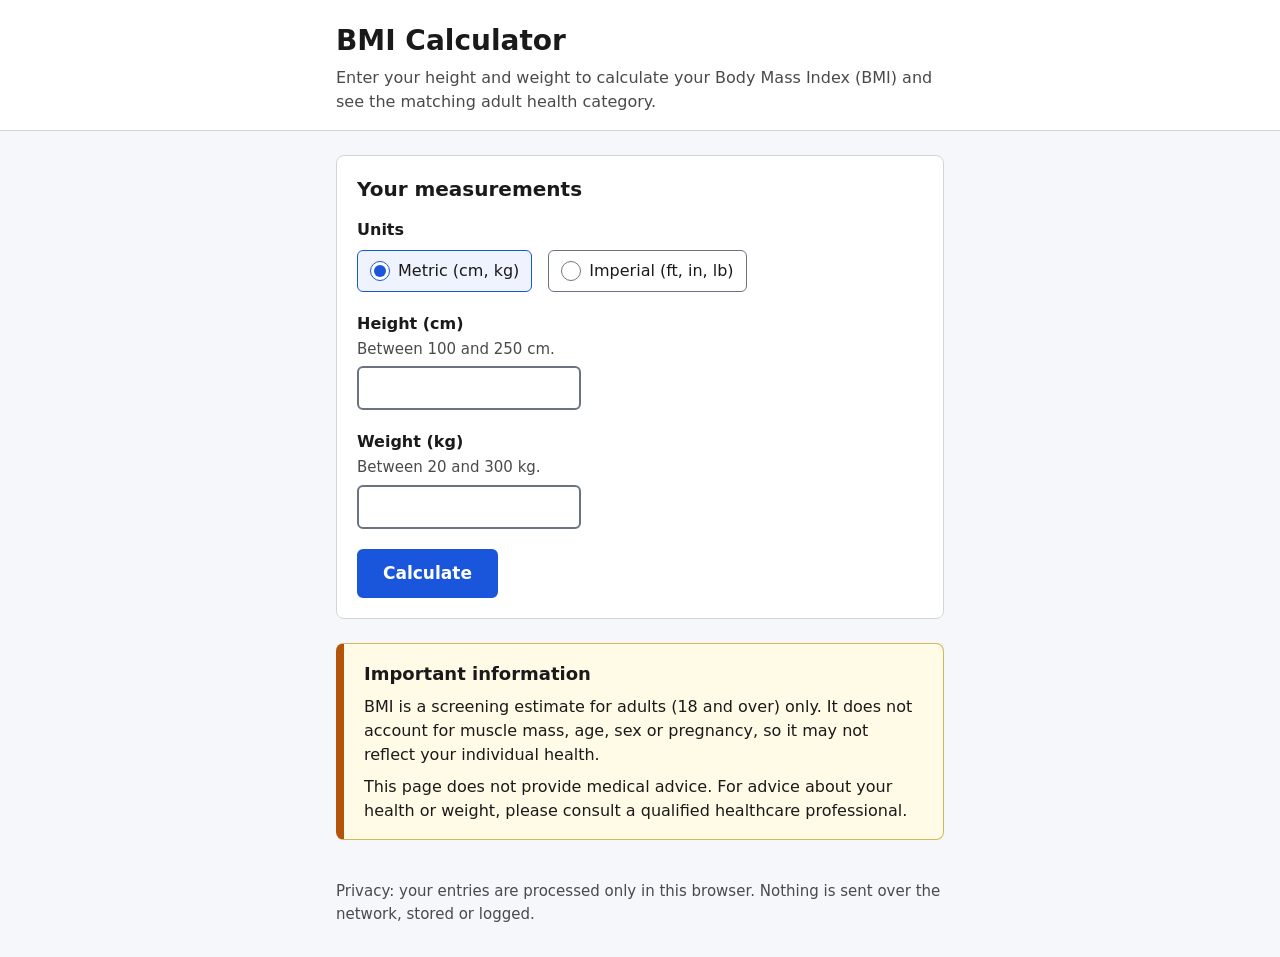
==== generated-apps/bmi-calculator/index.html @ 1cb7b689 "Create a BMI calculator web page with health category advice Generated and reviewed by Multi_Agent_S" ====
<!DOCTYPE html>
<html lang="en">
<head>
  <meta charset="utf-8">
  <meta http-equiv="Content-Security-Policy" content="default-src 'self'; script-src 'self'; style-src 'self'; img-src 'self'; font-src 'self'; connect-src 'none'; object-src 'none'; base-uri 'none'; form-action 'none'">
  <meta name="referrer" content="no-referrer">
  <meta name="viewport" content="width=device-width, initial-scale=1">
  <meta name="description" content="Calculate your adult Body Mass Index (BMI) in metric or imperial units. All calculations happen in your browser.">
  <title>BMI Calculator</title>
  <link rel="stylesheet" href="styles.css">
  <script src="app.js" defer></script>
</head>
<body>
  <header class="site-header">
    <div class="container">
      <h1>BMI Calculator</h1>
      <p class="intro">Enter your height and weight to calculate your Body Mass Index (BMI) and see the matching adult health category.</p>
    </div>
  </header>

  <main id="main" class="container">
    <noscript>
      <p class="noscript">This calculator needs JavaScript to work. Please enable JavaScript in your browser and reload the page.</p>
    </noscript>

    <section class="card" aria-labelledby="calc-heading">
      <h2 id="calc-heading" class="section-heading">Your measurements</h2>

      <form id="bmi-form" novalidate autocomplete="off">
        <fieldset class="unit-selector">
          <legend>Units</legend>
          <div class="unit-options">
            <label class="unit-option">
              <input type="radio" name="unit" value="metric" checked>
              <span>Metric (cm, kg)</span>
            </label>
            <label class="unit-option">
              <input type="radio" name="unit" value="imperial">
              <span>Imperial (ft, in, lb)</span>
            </label>
          </div>
        </fieldset>

        <!-- Metric fields (default) -->
        <div id="metric-fields" class="unit-fields">
          <div class="field">
            <label for="height-cm">Height (cm)</label>
            <p id="height-cm-hint" class="hint">Between 100 and 250 cm.</p>
            <input id="height-cm" name="height-cm" type="text" inputmode="decimal"
                   autocomplete="off" spellcheck="false" aria-describedby="height-cm-hint">
            <p id="height-cm-error" class="field-error" hidden></p>
          </div>

          <div class="field">
            <label for="weight-kg">Weight (kg)</label>
            <p id="weight-kg-hint" class="hint">Between 20 and 300 kg.</p>
            <input id="weight-kg" name="weight-kg" type="text" inputmode="decimal"
                   autocomplete="off" spellcheck="false" aria-describedby="weight-kg-hint">
            <p id="weight-kg-error" class="field-error" hidden></p>
          </div>
        </div>

        <!-- Imperial fields -->
        <div id="imperial-fields" class="unit-fields" hidden>
          <fieldset class="height-group">
            <legend>Height</legend>
            <div class="inline-fields">
              <div class="field">
                <label for="height-ft">Feet (ft)</label>
                <p id="height-ft-hint" class="hint">Whole number, 3 to 8.</p>
                <input id="height-ft" name="height-ft" type="text" inputmode="numeric"
                       autocomplete="off" spellcheck="false" aria-describedby="height-ft-hint">
                <p id="height-ft-error" class="field-error" hidden></p>
              </div>

              <div class="field">
                <label for="height-in">Inches (in)</label>
                <p id="height-in-hint" class="hint">0 to 11.9 (optional).</p>
                <input id="height-in" name="height-in" type="text" inputmode="decimal"
                       autocomplete="off" spellcheck="false" aria-describedby="height-in-hint">
                <p id="height-in-error" class="field-error" hidden></p>
              </div>
            </div>
            <p id="height-imperial-error" class="field-error" hidden></p>
          </fieldset>

          <div class="field">
            <label for="weight-lb">Weight (lb)</label>
            <p id="weight-lb-hint" class="hint">Between 44 and 660 lb.</p>
            <input id="weight-lb" name="weight-lb" type="text" inputmode="decimal"
                   autocomplete="off" spellcheck="false" aria-describedby="weight-lb-hint">
            <p id="weight-lb-error" class="field-error" hidden></p>
          </div>
        </div>

        <button type="submit" class="calculate-button">Calculate</button>
      </form>
    </section>

    <!-- Result region: polite live region, populated with text-only DOM APIs -->
    <div id="result" class="result" role="status" aria-live="polite" aria-atomic="true"></div>

    <aside class="disclaimer" aria-labelledby="disclaimer-heading">
      <h2 id="disclaimer-heading" class="disclaimer-heading">Important information</h2>
      <p>BMI is a screening estimate for adults (18 and over) only. It does not account for muscle mass, age, sex or pregnancy, so it may not reflect your individual health.</p>
      <p>This page does not provide medical advice. For advice about your health or weight, please consult a qualified healthcare professional.</p>
    </aside>
  </main>

  <footer class="site-footer">
    <div class="container">
      <p>Privacy: your entries are processed only in this browser. Nothing is sent over the network, stored or logged.</p>
    </div>
  </footer>
</body>
</html>
---- generated-apps/bmi-calculator/styles.css ----
/* BMI Calculator styles
   - No external fonts or resources (CSP: style-src 'self').
   - All text/background pairs meet at least 4.5:1 contrast.
*/

:root {
  --color-text: #1a1a1a;
  --color-muted: #4a4a4a;
  --color-bg: #f5f7fa;
  --color-surface: #ffffff;
  --color-border: #6b7280;        /* 4.8:1 on white: meets 3:1 non-text contrast */
  --color-border-subtle: #d1d5db;
  --color-primary: #1a56db;       /* white text on this: ~6.2:1 */
  --color-primary-dark: #1e429f;
  --color-primary-tint: #eef3fd;
  --color-focus: #1a56db;
  --color-error: #b00020;         /* ~6.9:1 on white */
  --radius: 0.375rem;
}

*,
*::before,
*::after {
  box-sizing: border-box;
}

[hidden] {
  display: none !important;
}

html {
  -webkit-text-size-adjust: 100%;
  text-size-adjust: 100%;
}

body {
  margin: 0;
  font-family: system-ui, -apple-system, "Segoe UI", Roboto, "Helvetica Neue", Arial, sans-serif;
  font-size: 1rem;
  line-height: 1.5;
  color: var(--color-text);
  background: var(--color-bg);
  overflow-wrap: break-word;
}

.container {
  width: 100%;
  max-width: 40rem;
  margin: 0 auto;
  padding: 0 1rem;
}

/* ---------- Header / footer ---------- */

.site-header {
  background: var(--color-surface);
  border-bottom: 1px solid var(--color-border-subtle);
  padding: 1.5rem 0 1rem;
}

h1 {
  font-size: 1.75rem;
  line-height: 1.2;
  margin: 0 0 0.5rem;
}

.intro {
  margin: 0;
  color: var(--color-muted);
}

.site-footer {
  padding: 1rem 0 2rem;
  color: var(--color-muted);
  font-size: 0.9375rem;
}

.site-footer p {
  margin: 0;
}

.noscript {
  margin: 1.5rem 0 0;
  padding: 1rem;
  border: 2px solid var(--color-error);
  border-radius: var(--radius);
  background: var(--color-surface);
  color: var(--color-error);
  font-weight: 600;
}

/* ---------- Card ---------- */

.card {
  background: var(--color-surface);
  border: 1px solid var(--color-border-subtle);
  border-radius: 0.5rem;
  padding: 1.25rem;
  margin: 1.5rem 0;
}

.section-heading {
  font-size: 1.25rem;
  line-height: 1.3;
  margin: 0 0 1rem;
}

/* ---------- Form ---------- */

fieldset {
  border: 0;
  margin: 0 0 1.25rem;
  padding: 0;
  min-width: 0;
}

legend {
  font-weight: 600;
  padding: 0;
  margin-bottom: 0.5rem;
}

.unit-options {
  display: flex;
  flex-wrap: wrap;
  gap: 0.5rem 1rem;
}

.unit-option {
  display: inline-flex;
  align-items: center;
  gap: 0.5rem;
  padding: 0.5rem 0.75rem;
  border: 1px solid var(--color-border);
  border-radius: var(--radius);
  background: var(--color-surface);
  cursor: pointer;
  max-width: 100%;
}

.unit-option input {
  width: 1.25rem;
  height: 1.25rem;
  margin: 0;
  flex-shrink: 0;
  accent-color: var(--color-primary);
}

.unit-option:has(input:checked) {
  border-color: var(--color-primary);
  background: var(--color-primary-tint);
}

.field {
  margin-bottom: 1.25rem;
  min-width: 0;
}

.field label {
  display: block;
  font-weight: 600;
}

.hint {
  margin: 0.125rem 0 0.375rem;
  color: var(--color-muted);
  font-size: 0.9375rem;
}

input[type="text"] {
  display: block;
  width: 100%;
  max-width: 14rem;
  font: inherit;
  padding: 0.5rem 0.75rem;
  border: 2px solid var(--color-border);
  border-radius: var(--radius);
  background: var(--color-surface);
  color: var(--color-text);
}

input[type="text"][aria-invalid="true"] {
  border-color: var(--color-error);
  border-width: 3px;
}

.inline-fields {
  display: flex;
  flex-wrap: wrap;
  gap: 0 1rem;
}

.inline-fields > .field {
  flex: 1 1 9rem;
}

.height-group > legend {
  font-size: 1rem;
}

.field-error {
  margin: 0.375rem 0 0;
  color: var(--color-error);
  font-weight: 600;
}

.height-group > .field-error {
  margin: -0.75rem 0 0;
}

.calculate-button {
  font: inherit;
  font-size: 1.0625rem;
  font-weight: 600;
  color: #ffffff;
  background: var(--color-primary);
  border: 2px solid var(--color-primary);
  border-radius: var(--radius);
  padding: 0.625rem 1.5rem;
  min-height: 2.75rem;
  cursor: pointer;
}

.calculate-button:hover {
  background: var(--color-primary-dark);
  border-color: var(--color-primary-dark);
}

/* ---------- Focus indicators ---------- */

:focus-visible {
  outline: 3px solid var(--color-focus);
  outline-offset: 2px;
}

input[type="text"]:focus {
  outline: 3px solid var(--color-focus);
  outline-offset: 1px;
}

.unit-option:has(input:focus-visible) {
  outline: 3px solid var(--color-focus);
  outline-offset: 2px;
}

/* ---------- Result ---------- */

.result-card {
  --cat-accent: var(--color-border);
  --cat-bg: #f3f4f6;
  --cat-text: var(--color-text);
  background: var(--color-surface);
  border: 1px solid var(--color-border-subtle);
  border-left: 0.5rem solid var(--cat-accent);
  border-radius: 0.5rem;
  padding: 1.25rem;
  margin: 0 0 1.5rem;
}

.result-heading {
  font-size: 1.25rem;
  line-height: 1.3;
  margin: 0 0 0.5rem;
}

.result-bmi {
  display: flex;
  flex-wrap: wrap;
  align-items: baseline;
  gap: 0.5rem;
  margin: 0 0 0.5rem;
}

.result-bmi-label {
  font-weight: 600;
  color: var(--color-muted);
}

.result-bmi-value {
  font-size: 2.5rem;
  font-weight: 700;
  line-height: 1.1;
}

.result-category {
  margin: 0 0 0.75rem;
}

.category-label {
  font-weight: 600;
  margin-right: 0.375rem;
}

.category-badge {
  display: inline-block;
  padding: 0.125rem 0.625rem;
  border: 2px solid currentColor;
  border-radius: 999px;
  background: var(--cat-bg);
  color: var(--cat-text);
  font-weight: 700;
}

.result-advice {
  margin: 0;
}

/* Category colours (always paired with the category name as text) */
.category-underweight {
  --cat-accent: #1d5fa8;
  --cat-bg: #e8f1fb;
  --cat-text: #0b3d73;
}

.category-normal {
  --cat-accent: #1f7a3f;
  --cat-bg: #e7f6ec;
  --cat-text: #14532d;
}

.category-overweight {
  --cat-accent: #b45309;
  --cat-bg: #fff4e0;
  --cat-text: #7a4100;
}

.category-obese {
  --cat-accent: #b91c1c;
  --cat-bg: #fdecec;
  --cat-text: #8a1c1c;
}

/* ---------- Disclaimer ---------- */

.disclaimer {
  background: #fffbe6;
  border: 1px solid #d6b656;
  border-left: 0.5rem solid #b45309;
  border-radius: 0.5rem;
  padding: 1rem 1.25rem;
  margin: 0 0 1.5rem;
  color: var(--color-text);
}

.disclaimer-heading {
  font-size: 1.125rem;
  margin: 0 0 0.5rem;
}

.disclaimer p {
  margin: 0 0 0.5rem;
}

.disclaimer p:last-child {
  margin-bottom: 0;
}

/* ---------- Utilities ---------- */

.visually-hidden {
  position: absolute !important;
  width: 1px;
  height: 1px;
  padding: 0;
  margin: -1px;
  overflow: hidden;
  clip: rect(0 0 0 0);
  clip-path: inset(50%);
  white-space: nowrap;
  border: 0;
}

/* ---------- Small screens ---------- */

@media (max-width: 24rem) {
  h1 {
    font-size: 1.5rem;
  }

  .card,
  .result-card {
    padding: 1rem;
  }

  .calculate-button {
    width: 100%;
  }

  input[type="text"] {
    max-width: 100%;
  }
}

/* ---------- Windows high contrast / forced colours ---------- */

@media (forced-colors: active) {
  .category-badge,
  .result-card,
  .disclaimer {
    border-color: CanvasText;
  }

  input[type="text"][aria-invalid="true"] {
    border-color: Mark;
  }
}
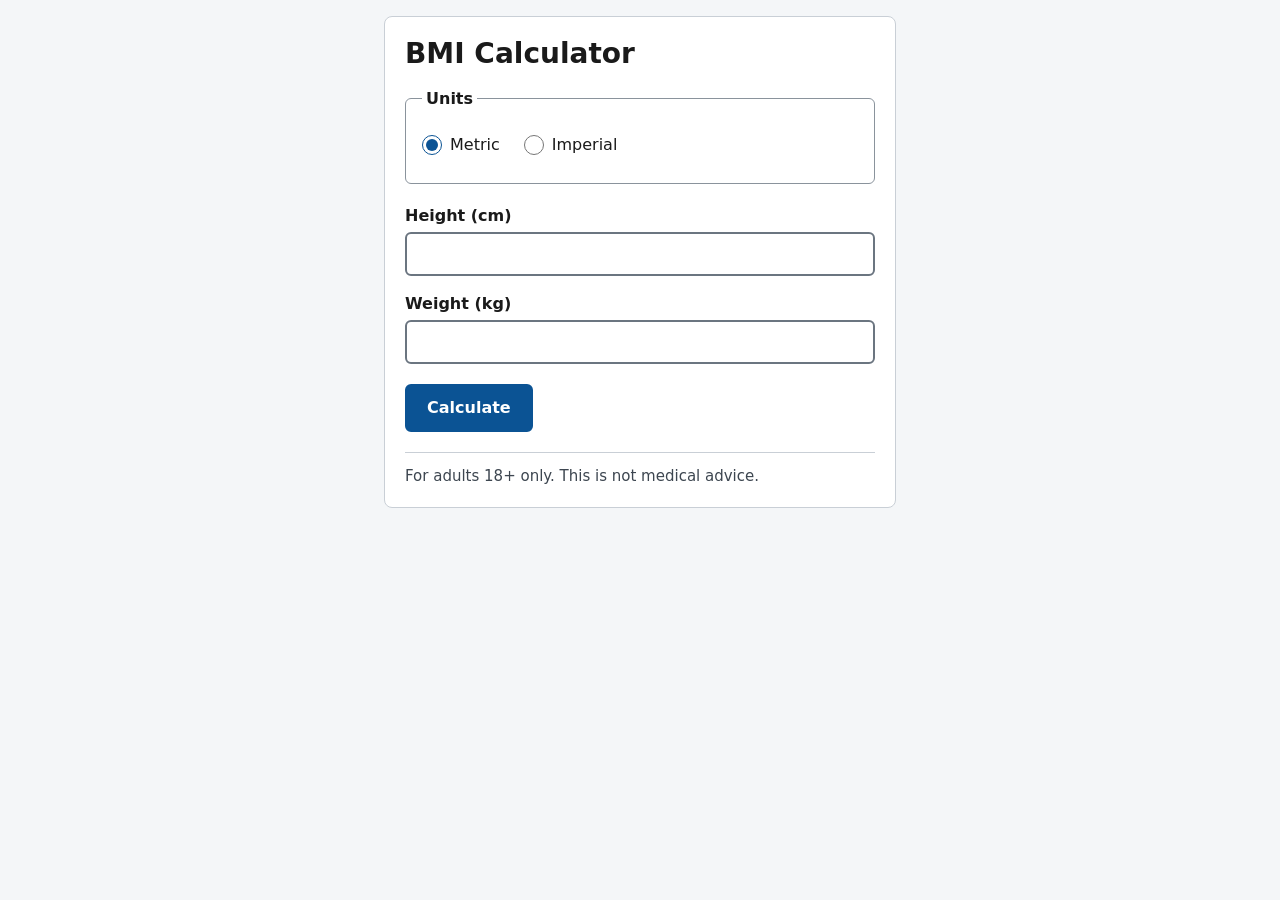
==== commit f4a83c28: "Build a single-page BMI calculator in HTML and JavaScript. Generated and reviewed by Multi_Agent_Sys" ====
--- a/generated-apps/bmi-calculator/index.html
+++ b/generated-apps/bmi-calculator/index.html
@@ -2,115 +2,363 @@
 <html lang="en">
 <head>
   <meta charset="utf-8">
-  <meta http-equiv="Content-Security-Policy" content="default-src 'self'; script-src 'self'; style-src 'self'; img-src 'self'; font-src 'self'; connect-src 'none'; object-src 'none'; base-uri 'none'; form-action 'none'">
-  <meta name="referrer" content="no-referrer">
   <meta name="viewport" content="width=device-width, initial-scale=1">
-  <meta name="description" content="Calculate your adult Body Mass Index (BMI) in metric or imperial units. All calculations happen in your browser.">
+  <meta name="description" content="Calculate adult Body Mass Index (BMI) from height and weight in metric or imperial units. Runs entirely in your browser.">
   <title>BMI Calculator</title>
-  <link rel="stylesheet" href="styles.css">
-  <script src="app.js" defer></script>
+  <style>
+    /* ---------- Base / reset ---------- */
+    *,
+    *::before,
+    *::after {
+      box-sizing: border-box;
+    }
+
+    /* Ensure the hidden attribute always wins, even over display rules below. */
+    [hidden] {
+      display: none !important;
+    }
+
+    html {
+      -webkit-text-size-adjust: 100%;
+      text-size-adjust: 100%;
+    }
+
+    body {
+      margin: 0;
+      padding: 1rem;
+      min-width: 0;
+      background-color: #f4f6f8;
+      color: #1a1a1a; /* ~16:1 on #ffffff, ~15:1 on #f4f6f8 */
+      font-family: system-ui, -apple-system, "Segoe UI", Roboto, "Helvetica Neue", Arial, "Noto Sans", "Liberation Sans", sans-serif;
+      font-size: 1rem;
+      line-height: 1.5;
+      overflow-wrap: break-word;
+    }
+
+    main {
+      width: 100%;
+      max-width: 32rem;
+      margin: 0 auto;
+      padding: 1.25rem;
+      background-color: #ffffff;
+      border: 1px solid #c9cfd6;
+      border-radius: 0.5rem;
+    }
+
+    h1 {
+      margin: 0 0 1rem;
+      font-size: 1.75rem;
+      line-height: 1.2;
+    }
+
+    /* ---------- Visually hidden utility ---------- */
+    .sr-only {
+      position: absolute !important;
+      width: 1px !important;
+      height: 1px !important;
+      padding: 0 !important;
+      margin: -1px !important;
+      overflow: hidden !important;
+      clip: rect(0, 0, 0, 0) !important;
+      white-space: nowrap !important;
+      border: 0 !important;
+    }
+
+    /* ---------- Form layout ---------- */
+    form {
+      margin: 0;
+    }
+
+    fieldset {
+      margin: 0 0 1.25rem;
+      padding: 0.75rem 1rem 1rem;
+      min-width: 0; /* allow fieldset to shrink on narrow screens */
+      border: 1px solid #8a939c;
+      border-radius: 0.375rem;
+    }
+
+    legend {
+      padding: 0 0.25rem;
+      font-weight: 600;
+    }
+
+    .radio-group {
+      display: flex;
+      flex-wrap: wrap;
+      gap: 0.5rem 1.5rem;
+    }
+
+    .radio-option {
+      display: flex;
+      align-items: center;
+      gap: 0.5rem;
+      min-height: 2.75rem; /* comfortable touch target */
+    }
+
+    .radio-option label {
+      cursor: pointer;
+    }
+
+    input[type="radio"] {
+      width: 1.25rem;
+      height: 1.25rem;
+      margin: 0;
+      accent-color: #0b5394;
+      cursor: pointer;
+      flex-shrink: 0;
+    }
+
+    .field {
+      margin: 0 0 1rem;
+    }
+
+    .field-row {
+      display: flex;
+      flex-wrap: wrap;
+      gap: 0 1rem;
+    }
+
+    .field-row > .field {
+      flex: 1 1 8rem;
+      min-width: 0;
+    }
+
+    .field label {
+      display: block;
+      margin-bottom: 0.25rem;
+      font-weight: 600;
+    }
+
+    input[type="text"] {
+      display: block;
+      width: 100%;
+      max-width: 100%;
+      min-height: 2.75rem;
+      padding: 0.5rem 0.75rem;
+      font: inherit;
+      color: #1a1a1a;
+      background-color: #ffffff;
+      border: 2px solid #6b7580; /* ~4.7:1 against white, meets 3:1 for UI components */
+      border-radius: 0.375rem;
+    }
+
+    input[type="text"][aria-invalid="true"] {
+      border-color: #b00020;
+      border-width: 3px;
+      padding: calc(0.5rem - 1px) calc(0.75rem - 1px);
+      background-color: #fff5f6;
+    }
+
+    /* ---------- Errors ---------- */
+    .error {
+      margin: 0.25rem 0 0;
+      color: #b00020; /* ~7:1 on #ffffff */
+      font-size: 0.9375rem;
+      font-weight: 600;
+    }
+
+    .error:empty {
+      display: none;
+    }
+
+    /* ---------- Button ---------- */
+    button {
+      font: inherit;
+    }
+
+    #calculate-btn {
+      display: inline-block;
+      width: 100%;
+      min-height: 2.75rem;
+      margin-top: 0.25rem;
+      padding: 0.625rem 1.25rem;
+      color: #ffffff;
+      background-color: #0b5394; /* white on #0b5394 is ~8:1 */
+      border: 2px solid #0b5394;
+      border-radius: 0.375rem;
+      font-weight: 600;
+      cursor: pointer;
+    }
+
+    #calculate-btn:hover {
+      background-color: #083d6e;
+      border-color: #083d6e;
+    }
+
+    #calculate-btn:active {
+      background-color: #062c50;
+      border-color: #062c50;
+    }
+
+    /* ---------- Focus indicators ---------- */
+    input[type="text"]:focus-visible,
+    input[type="radio"]:focus-visible,
+    #calculate-btn:focus-visible {
+      outline: 3px solid #1a1a1a;
+      outline-offset: 2px;
+      box-shadow: 0 0 0 5px #ffd54f;
+    }
+
+    /* Fallback for browsers without :focus-visible support */
+    @supports not selector(:focus-visible) {
+      input[type="text"]:focus,
+      input[type="radio"]:focus,
+      #calculate-btn:focus {
+        outline: 3px solid #1a1a1a;
+        outline-offset: 2px;
+      }
+    }
+
+    /* ---------- Result ---------- */
+    #result {
+      margin-top: 1.25rem;
+    }
+
+    #result-content {
+      padding: 0.75rem 1rem;
+      background-color: #f4f6f8;
+      border: 1px solid #c9cfd6;
+      border-left: 0.5rem solid #6b7580;
+      border-radius: 0.375rem;
+    }
+
+    #result-content p {
+      margin: 0.25rem 0;
+      font-size: 1.125rem;
+    }
+
+    #bmi-value {
+      font-size: 1.5rem;
+    }
+
+    /* Category accents: decorative only, the text label is always shown. */
+    #result[data-category="underweight"] #result-content {
+      border-left-color: #1f5fa8;
+    }
+
+    #result[data-category="normal"] #result-content {
+      border-left-color: #2e7d32;
+    }
+
+    #result[data-category="overweight"] #result-content {
+      border-left-color: #b45309;
+    }
+
+    #result[data-category="obese"] #result-content {
+      border-left-color: #b00020;
+    }
+
+    /* ---------- Disclaimer ---------- */
+    #disclaimer {
+      margin: 1.25rem 0 0;
+      padding-top: 0.75rem;
+      border-top: 1px solid #c9cfd6;
+      color: #3d4650; /* ~9.5:1 on white */
+      font-size: 0.9375rem;
+    }
+
+    /* ---------- Small screens (down to 320px) ---------- */
+    @media (max-width: 400px) {
+      body {
+        padding: 0.5rem;
+      }
+
+      main {
+        padding: 1rem 0.75rem;
+      }
+
+      h1 {
+        font-size: 1.5rem;
+      }
+
+      fieldset {
+        padding: 0.5rem 0.75rem 0.75rem;
+      }
+    }
+
+    @media (min-width: 480px) {
+      #calculate-btn {
+        width: auto;
+      }
+    }
+
+    /* ---------- Forced colours (Windows High Contrast) ---------- */
+    @media (forced-colors: active) {
+      input[type="text"][aria-invalid="true"] {
+        border-style: dashed;
+      }
+
+      #result-content {
+        border-left-color: CanvasText;
+      }
+    }
+  </style>
 </head>
 <body>
-  <header class="site-header">
-    <div class="container">
-      <h1>BMI Calculator</h1>
-      <p class="intro">Enter your height and weight to calculate your Body Mass Index (BMI) and see the matching adult health category.</p>
+  <main>
+    <h1>BMI Calculator</h1>
+
+    <form id="bmi-form" novalidate>
+      <fieldset id="unit-selector">
+        <legend>Units</legend>
+        <div class="radio-group">
+          <div class="radio-option">
+            <input type="radio" id="unit-metric" name="units" value="metric" checked>
+            <label for="unit-metric">Metric</label>
+          </div>
+          <div class="radio-option">
+            <input type="radio" id="unit-imperial" name="units" value="imperial">
+            <label for="unit-imperial">Imperial</label>
+          </div>
+        </div>
+      </fieldset>
+
+      <div id="metric-fields">
+        <div class="field">
+          <label for="height-cm">Height (cm)</label>
+          <input type="text" inputmode="decimal" id="height-cm" name="height-cm" autocomplete="off" aria-describedby="height-cm-error">
+          <p id="height-cm-error" class="error"></p>
+        </div>
+        <div class="field">
+          <label for="weight-kg">Weight (kg)</label>
+          <input type="text" inputmode="decimal" id="weight-kg" name="weight-kg" autocomplete="off" aria-describedby="weight-kg-error">
+          <p id="weight-kg-error" class="error"></p>
+        </div>
+      </div>
+
+      <div id="imperial-fields" hidden>
+        <div class="field-row">
+          <div class="field">
+            <label for="height-ft">Height (ft)</label>
+            <input type="text" inputmode="numeric" id="height-ft" name="height-ft" autocomplete="off" aria-describedby="height-ft-error">
+            <p id="height-ft-error" class="error"></p>
+          </div>
+          <div class="field">
+            <label for="height-in">Height (in)</label>
+            <input type="text" inputmode="decimal" id="height-in" name="height-in" autocomplete="off" aria-describedby="height-in-error">
+            <p id="height-in-error" class="error"></p>
+          </div>
+        </div>
+        <div class="field">
+          <label for="weight-lb">Weight (lb)</label>
+          <input type="text" inputmode="decimal" id="weight-lb" name="weight-lb" autocomplete="off" aria-describedby="weight-lb-error">
+          <p id="weight-lb-error" class="error"></p>
+        </div>
+      </div>
+
+      <button type="submit" id="calculate-btn">Calculate</button>
+    </form>
+
+    <div id="result" role="status" aria-live="polite" aria-atomic="true">
+      <div id="result-content" hidden>
+        <p>Your BMI: <strong id="bmi-value"></strong></p>
+        <p>Category: <strong id="bmi-category"></strong></p>
+      </div>
     </div>
-  </header>
-
-  <main id="main" class="container">
-    <noscript>
-      <p class="noscript">This calculator needs JavaScript to work. Please enable JavaScript in your browser and reload the page.</p>
-    </noscript>
-
-    <section class="card" aria-labelledby="calc-heading">
-      <h2 id="calc-heading" class="section-heading">Your measurements</h2>
-
-      <form id="bmi-form" novalidate autocomplete="off">
-        <fieldset class="unit-selector">
-          <legend>Units</legend>
-          <div class="unit-options">
-            <label class="unit-option">
-              <input type="radio" name="unit" value="metric" checked>
-              <span>Metric (cm, kg)</span>
-            </label>
-            <label class="unit-option">
-              <input type="radio" name="unit" value="imperial">
-              <span>Imperial (ft, in, lb)</span>
-            </label>
-          </div>
-        </fieldset>
-
-        <!-- Metric fields (default) -->
-        <div id="metric-fields" class="unit-fields">
-          <div class="field">
-            <label for="height-cm">Height (cm)</label>
-            <p id="height-cm-hint" class="hint">Between 100 and 250 cm.</p>
-            <input id="height-cm" name="height-cm" type="text" inputmode="decimal"
-                   autocomplete="off" spellcheck="false" aria-describedby="height-cm-hint">
-            <p id="height-cm-error" class="field-error" hidden></p>
-          </div>
-
-          <div class="field">
-            <label for="weight-kg">Weight (kg)</label>
-            <p id="weight-kg-hint" class="hint">Between 20 and 300 kg.</p>
-            <input id="weight-kg" name="weight-kg" type="text" inputmode="decimal"
-                   autocomplete="off" spellcheck="false" aria-describedby="weight-kg-hint">
-            <p id="weight-kg-error" class="field-error" hidden></p>
-          </div>
-        </div>
-
-        <!-- Imperial fields -->
-        <div id="imperial-fields" class="unit-fields" hidden>
-          <fieldset class="height-group">
-            <legend>Height</legend>
-            <div class="inline-fields">
-              <div class="field">
-                <label for="height-ft">Feet (ft)</label>
-                <p id="height-ft-hint" class="hint">Whole number, 3 to 8.</p>
-                <input id="height-ft" name="height-ft" type="text" inputmode="numeric"
-                       autocomplete="off" spellcheck="false" aria-describedby="height-ft-hint">
-                <p id="height-ft-error" class="field-error" hidden></p>
-              </div>
-
-              <div class="field">
-                <label for="height-in">Inches (in)</label>
-                <p id="height-in-hint" class="hint">0 to 11.9 (optional).</p>
-                <input id="height-in" name="height-in" type="text" inputmode="decimal"
-                       autocomplete="off" spellcheck="false" aria-describedby="height-in-hint">
-                <p id="height-in-error" class="field-error" hidden></p>
-              </div>
-            </div>
-            <p id="height-imperial-error" class="field-error" hidden></p>
-          </fieldset>
-
-          <div class="field">
-            <label for="weight-lb">Weight (lb)</label>
-            <p id="weight-lb-hint" class="hint">Between 44 and 660 lb.</p>
-            <input id="weight-lb" name="weight-lb" type="text" inputmode="decimal"
-                   autocomplete="off" spellcheck="false" aria-describedby="weight-lb-hint">
-            <p id="weight-lb-error" class="field-error" hidden></p>
-          </div>
-        </div>
-
-        <button type="submit" class="calculate-button">Calculate</button>
-      </form>
-    </section>
-
-    <!-- Result region: polite live region, populated with text-only DOM APIs -->
-    <div id="result" class="result" role="status" aria-live="polite" aria-atomic="true"></div>
-
-    <aside class="disclaimer" aria-labelledby="disclaimer-heading">
-      <h2 id="disclaimer-heading" class="disclaimer-heading">Important information</h2>
-      <p>BMI is a screening estimate for adults (18 and over) only. It does not account for muscle mass, age, sex or pregnancy, so it may not reflect your individual health.</p>
-      <p>This page does not provide medical advice. For advice about your health or weight, please consult a qualified healthcare professional.</p>
-    </aside>
+
+    <p id="disclaimer">For adults 18+ only. This is not medical advice.</p>
   </main>
 
-  <footer class="site-footer">
-    <div class="container">
-      <p>Privacy: your entries are processed only in this browser. Nothing is sent over the network, stored or logged.</p>
-    </div>
-  </footer>
+  <script src="app.js" defer></script>
 </body>
-</html>+</html>
